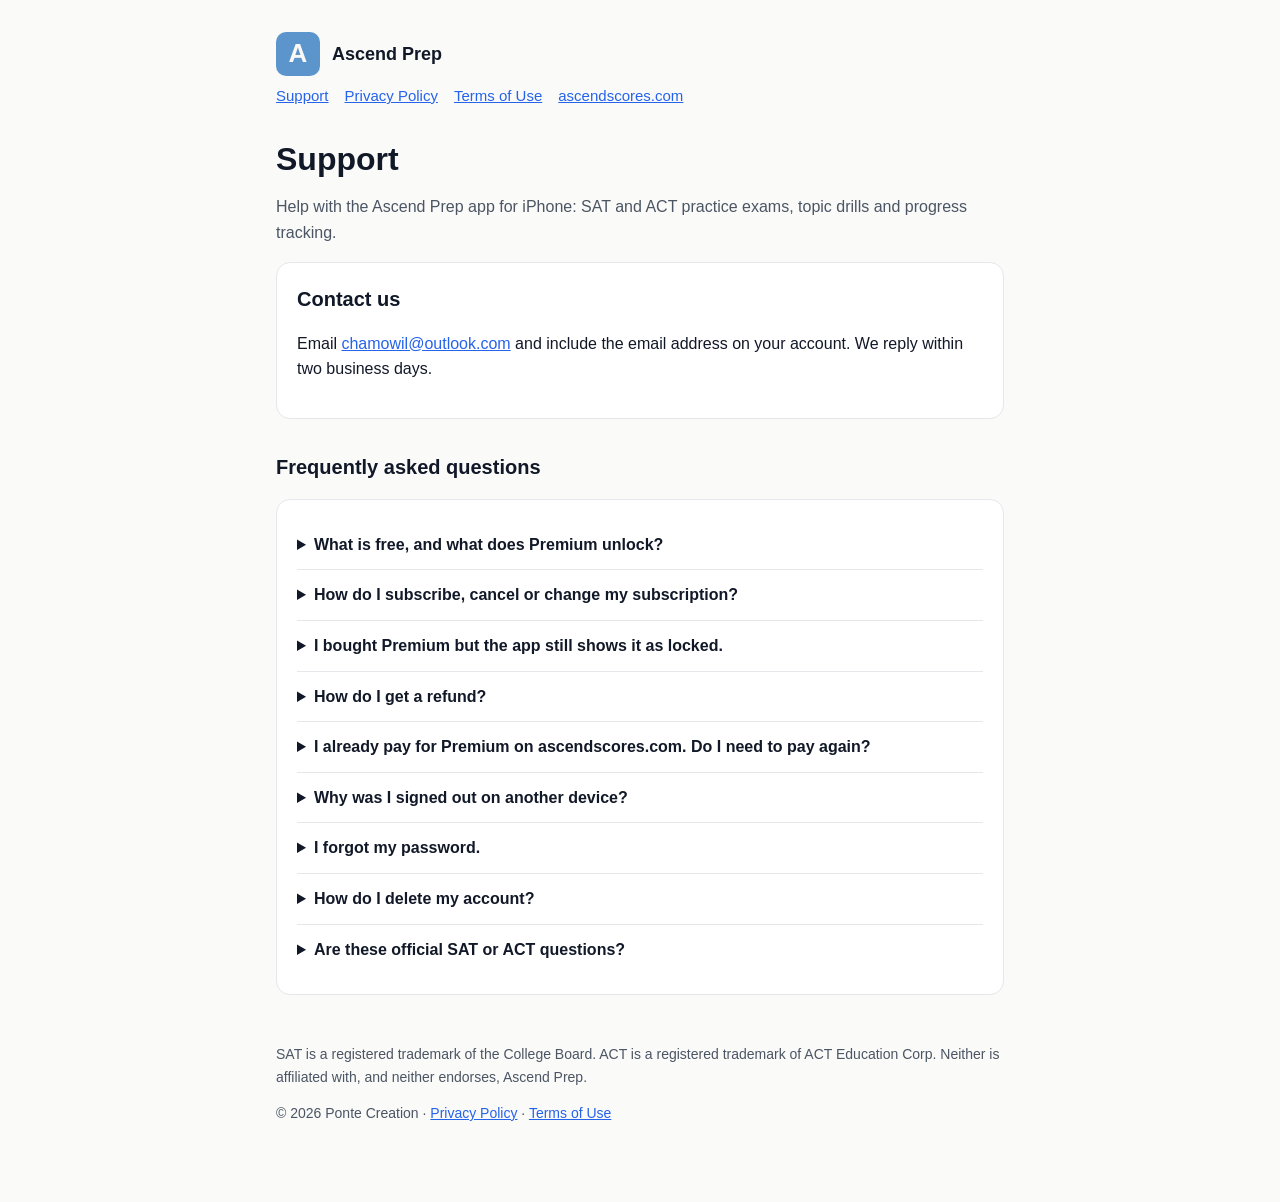
==== index.html @ 20db0d64 "Support, privacy policy and terms pages for the Ascend Prep app Co-Authored-By: Claude Opus 5.5 <nor" ====
<!doctype html>
<html lang="en">
<head>
<meta charset="utf-8">
<meta name="viewport" content="width=device-width, initial-scale=1">
<title>Ascend Prep Support</title>
<meta name="description" content="Help and contact for the Ascend Prep SAT and ACT practice app.">
<link rel="stylesheet" href="style.css">
</head>
<body>
<div class="wrap">
  <header><div class="logo">A</div><a href="./">Ascend Prep</a></header>
  <nav><a href="./">Support</a><a href="privacy.html">Privacy Policy</a><a href="terms.html">Terms of Use</a><a href="https://ascendscores.com">ascendscores.com</a></nav>

  <h1>Support</h1>
  <p class="muted">Help with the Ascend Prep app for iPhone: SAT and ACT practice exams, topic drills and progress tracking.</p>

  <div class="card">
    <h2 style="margin-top:0">Contact us</h2>
    <p>Email <a href="mailto:chamowil@outlook.com?subject=Ascend%20Prep%20app">chamowil@outlook.com</a> and include the email address on your account. We reply within two business days.</p>
  </div>

  <h2>Frequently asked questions</h2>
  <div class="card">
    <details>
      <summary>What is free, and what does Premium unlock?</summary>
      <p>The first SAT practice test, the first ACT practice test and the short diagnostics are free, with scoring and an explanation for every question. Premium unlocks every full-length practice exam and every topic drill.</p>
    </details>
    <details>
      <summary>How do I subscribe, cancel or change my subscription?</summary>
      <p>Premium in the app is an auto-renewing subscription billed through your Apple Account. To cancel or change it, open <strong>Settings → [your name] → Subscriptions</strong> on your iPhone, or tap <strong>Manage subscription</strong> in the app's Account tab. Cancel at least 24 hours before the renewal date to avoid being charged for the next period. Access continues until the end of the paid period.</p>
    </details>
    <details>
      <summary>I bought Premium but the app still shows it as locked.</summary>
      <p>Open the Account tab and tap <strong>Restore purchases</strong>. Make sure you are signed in to the same Ascend Prep account and the same Apple Account you used to subscribe. If it still does not unlock, email us.</p>
    </details>
    <details>
      <summary>How do I get a refund?</summary>
      <p>Purchases made in the app are handled by Apple. Request a refund at <a href="https://reportaproblem.apple.com">reportaproblem.apple.com</a>.</p>
    </details>
    <details>
      <summary>I already pay for Premium on ascendscores.com. Do I need to pay again?</summary>
      <p>No. Sign in to the app with the same account and Premium is already active. It stays billed through your ascendscores.com account.</p>
    </details>
    <details>
      <summary>Why was I signed out on another device?</summary>
      <p>Each account can be signed in on one device at a time. Signing in on your phone signs you out of the website, and the other way round.</p>
    </details>
    <details>
      <summary>I forgot my password.</summary>
      <p>On the log-in screen, tap <strong>Forgot password?</strong> and follow the link we email you.</p>
    </details>
    <details>
      <summary>How do I delete my account?</summary>
      <p>In the app, open <strong>Account → Delete account</strong>. This permanently deletes your account, results and progress. Deleting your account does not cancel an App Store subscription, so cancel that in your Apple Account settings first.</p>
    </details>
    <details>
      <summary>Are these official SAT or ACT questions?</summary>
      <p>No. Our questions are original and written to match the format and difficulty of the real tests. Scores in the app are estimates, not official scores.</p>
    </details>
  </div>

  <footer>
    <p>SAT is a registered trademark of the College Board. ACT is a registered trademark of ACT Education Corp. Neither is affiliated with, and neither endorses, Ascend Prep.</p>
    <p>© 2026 Ponte Creation · <a href="privacy.html">Privacy Policy</a> · <a href="terms.html">Terms of Use</a></p>
  </footer>
</div>
</body>
</html>
---- style.css ----
:root {
  --bg: #fafaf9; --surface: #ffffff; --text: #111827; --text2: #4b5563; --line: #e5e7eb;
  --brand: #2563eb; --mark: #5c94cc;
}
@media (prefers-color-scheme: dark) {
  :root { --bg: #0b0f17; --surface: #121826; --text: #f3f4f6; --text2: #9ca3af; --line: #1f2937; --brand: #60a5fa; }
}
* { box-sizing: border-box; }
body {
  margin: 0; background: var(--bg); color: var(--text);
  font: 16px/1.6 -apple-system, BlinkMacSystemFont, "Segoe UI", Roboto, Helvetica, Arial, sans-serif;
}
.wrap { max-width: 760px; margin: 0 auto; padding: 32px 16px 64px; }
header { display: flex; align-items: center; gap: 12px; margin-bottom: 8px; }
.logo {
  width: 44px; height: 44px; border-radius: 10px; background: var(--mark); color: #faf9f5;
  display: grid; place-items: center; font-weight: 700; font-size: 26px;
}
header a { color: var(--text); text-decoration: none; font-weight: 600; font-size: 18px; }
nav { display: flex; gap: 16px; flex-wrap: wrap; margin: 8px 0 32px; font-size: 15px; }
a { color: var(--brand); }
h1 { font-size: 32px; line-height: 1.2; margin: 0 0 8px; }
h2 { font-size: 20px; margin: 32px 0 8px; }
.muted { color: var(--text2); }
.card { background: var(--surface); border: 1px solid var(--line); border-radius: 14px; padding: 20px; margin: 16px 0; }
details { border-top: 1px solid var(--line); padding: 12px 0; }
details:first-of-type { border-top: 0; }
summary { cursor: pointer; font-weight: 600; }
footer { margin-top: 48px; font-size: 14px; color: var(--text2); }
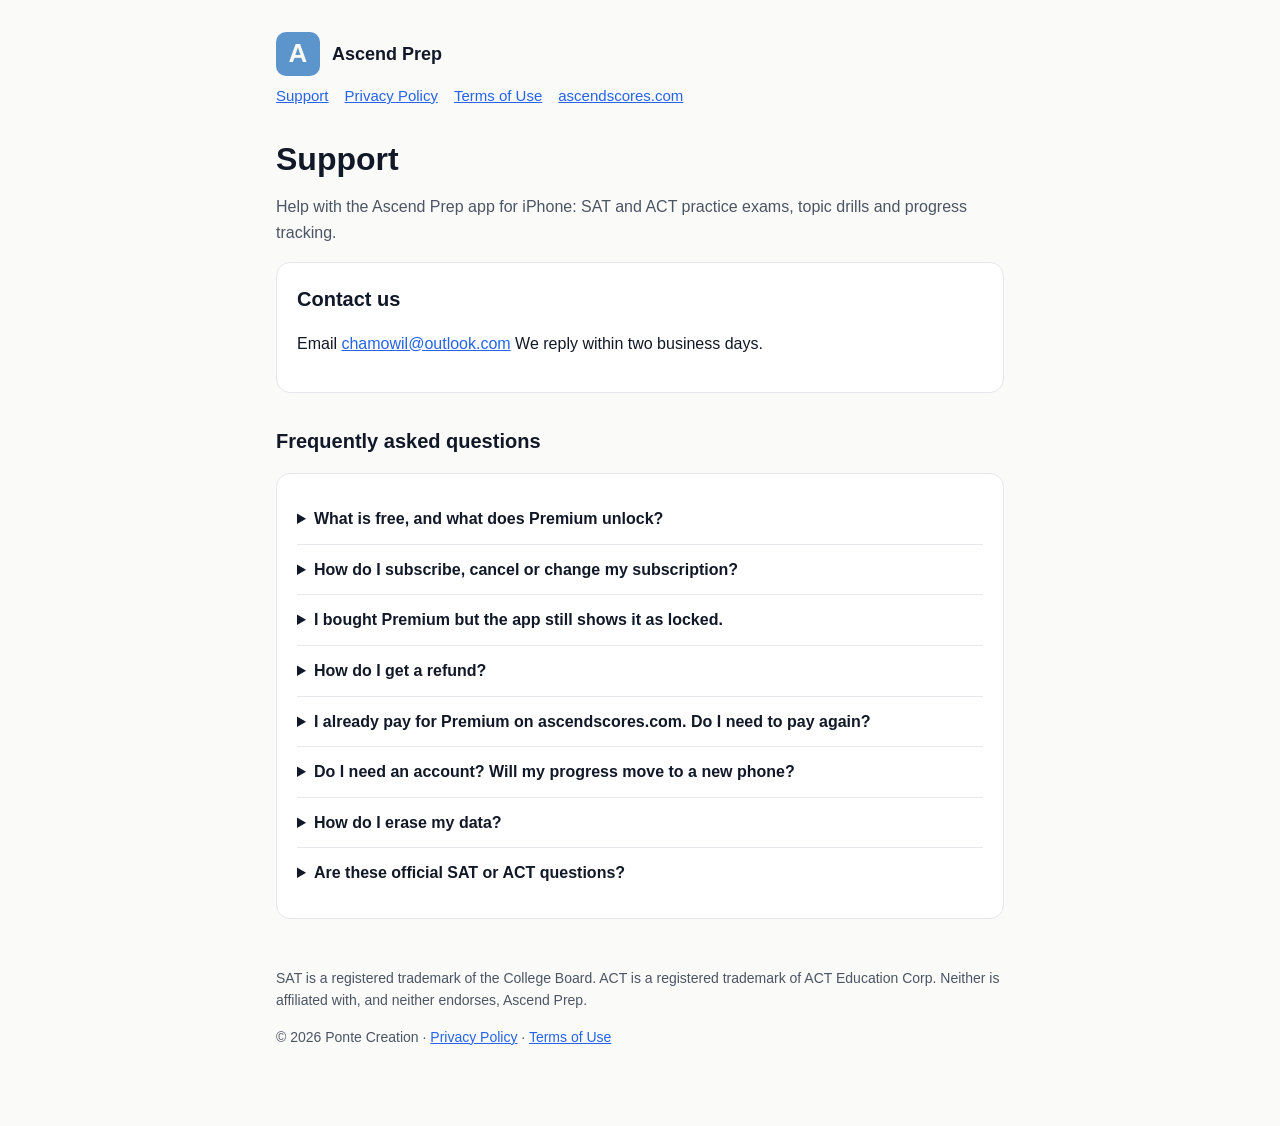
==== commit 8ef263a1: "Policy and support pages for the serverless app The app no longer has accounts or a server. Privacy " ====
--- a/index.html
+++ b/index.html
@@ -17,14 +17,14 @@
 
   <div class="card">
     <h2 style="margin-top:0">Contact us</h2>
-    <p>Email <a href="mailto:chamowil@outlook.com?subject=Ascend%20Prep%20app">chamowil@outlook.com</a> and include the email address on your account. We reply within two business days.</p>
+    <p>Email <a href="mailto:chamowil@outlook.com?subject=Ascend%20Prep%20app">chamowil@outlook.com</a> We reply within two business days.</p>
   </div>
 
   <h2>Frequently asked questions</h2>
   <div class="card">
     <details>
       <summary>What is free, and what does Premium unlock?</summary>
-      <p>The first SAT practice test, the first ACT practice test and the short diagnostics are free, with scoring and an explanation for every question. Premium unlocks every full-length practice exam and every topic drill.</p>
+      <p>The first SAT practice test, the first ACT practice test and the short diagnostics are free, with scoring and an explanation for every question. Premium unlocks every full-length practice exam and every topic drill. It costs US$9.99 per month or US$99.99 per year (the App Store shows the price in your currency).</p>
     </details>
     <details>
       <summary>How do I subscribe, cancel or change my subscription?</summary>
@@ -32,7 +32,7 @@
     </details>
     <details>
       <summary>I bought Premium but the app still shows it as locked.</summary>
-      <p>Open the Account tab and tap <strong>Restore purchases</strong>. Make sure you are signed in to the same Ascend Prep account and the same Apple Account you used to subscribe. If it still does not unlock, email us.</p>
+      <p>Open the Account tab and tap <strong>Restore purchases</strong>. Make sure you are signed in to the same Apple Account you used to subscribe, with an internet connection. If it still does not unlock, email us.</p>
     </details>
     <details>
       <summary>How do I get a refund?</summary>
@@ -40,19 +40,15 @@
     </details>
     <details>
       <summary>I already pay for Premium on ascendscores.com. Do I need to pay again?</summary>
-      <p>No. Sign in to the app with the same account and Premium is already active. It stays billed through your ascendscores.com account.</p>
+      <p>Yes. The app has no accounts, so the app and the website are separate: Premium in the app is an App Store subscription tied to your Apple Account, and a subscription bought on ascendscores.com does not carry over.</p>
     </details>
     <details>
-      <summary>Why was I signed out on another device?</summary>
-      <p>Each account can be signed in on one device at a time. Signing in on your phone signs you out of the website, and the other way round.</p>
+      <summary>Do I need an account? Will my progress move to a new phone?</summary>
+      <p>You don't need an account or a sign-in. Your progress, results and settings are stored on your phone only, so they do not move to a new phone by themselves and are lost if you delete the app. If you restore a new phone from a backup of your old one, they come along with it. Premium is tied to your Apple Account: on a new phone, open Account and tap <strong>Restore purchases</strong>.</p>
     </details>
     <details>
-      <summary>I forgot my password.</summary>
-      <p>On the log-in screen, tap <strong>Forgot password?</strong> and follow the link we email you.</p>
-    </details>
-    <details>
-      <summary>How do I delete my account?</summary>
-      <p>In the app, open <strong>Account → Delete account</strong>. This permanently deletes your account, results and progress. Deleting your account does not cancel an App Store subscription, so cancel that in your Apple Account settings first.</p>
+      <summary>How do I erase my data?</summary>
+      <p>In the app, open <strong>Account → Erase my data</strong>. This permanently removes your progress, results and settings from the phone. It does not cancel an App Store subscription, so cancel that in your Apple Account settings.</p>
     </details>
     <details>
       <summary>Are these official SAT or ACT questions?</summary>
